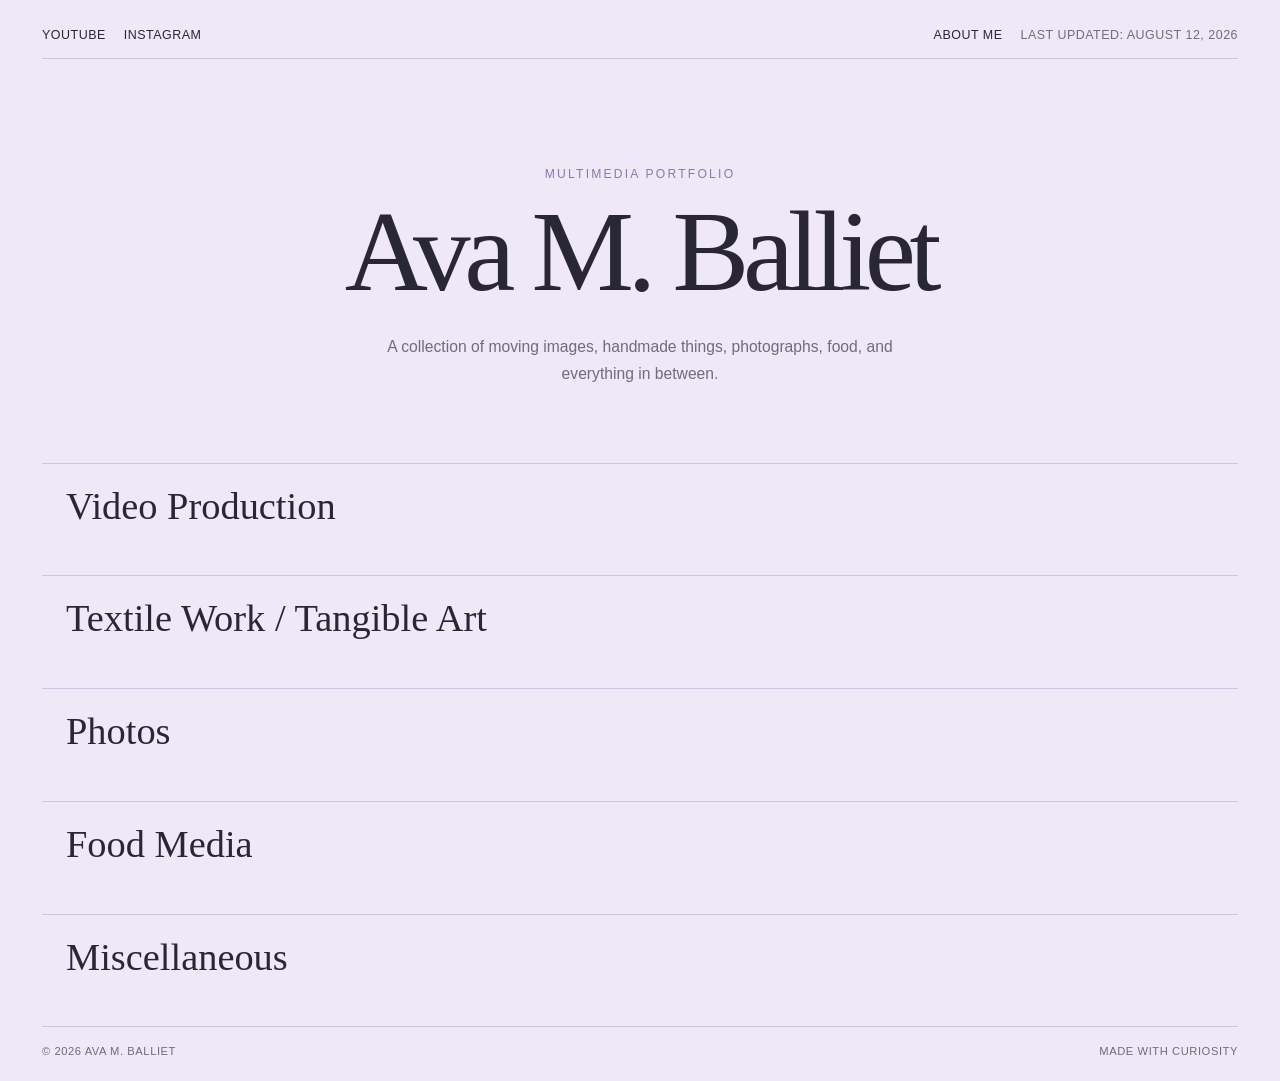
==== index.html @ 6c60b375 "Add files via upload" ====
<!DOCTYPE html>
<html lang="en">
<head>
  <meta charset="UTF-8">
  <meta name="viewport" content="width=device-width, initial-scale=1.0">
  <meta name="description" content="Ava M. Balliet — multimedia portfolio.">
  <title>Ava M. Balliet — Portfolio</title>
  <link rel="stylesheet" href="style.css">
</head>
<body>
  <main class="homepage">
    <header class="top-bar">
      <nav class="social-links" aria-label="Social links">
        <a href="#" aria-label="YouTube">YouTube</a>
        <a href="#" aria-label="Instagram">Instagram</a>
      </nav>

      <div class="meta">
        <a href="about.html" class="about-link">About Me</a>
        <span>Last updated: August 12, 2026</span>
      </div>
    </header>

    <section class="hero" aria-labelledby="site-title">
      <p class="eyebrow">Multimedia Portfolio</p>
      <h1 id="site-title">Ava M. Balliet</h1>
      <p class="intro">A collection of moving images, handmade things, photographs, food, and everything in between.</p>
    </section>

    <section class="categories" aria-label="Portfolio categories">
      <a class="category" href="video.html" data-description="Film, editing, cinematography, and production work.">
        <span class="category-name">Video Production</span>
        <span class="category-description"></span>
      </a>

      <a class="category" href="textile.html" data-description="Quilting, crochet, clothing, and other tangible work.">
        <span class="category-name">Textile Work / Tangible Art</span>
        <span class="category-description"></span>
      </a>

      <a class="category" href="photography.html" data-description="Photographs from everyday life, projects, and everywhere in between.">
        <span class="category-name">Photos</span>
        <span class="category-description"></span>
      </a>

      <a class="category" href="food.html" data-description="Food photography, recipes, process, and stories.">
        <span class="category-name">Food Media</span>
        <span class="category-description"></span>
      </a>

      <a class="category" href="miscellaneous.html" data-description="Collages, experiments, processes, and projects that don't fit in one box.">
        <span class="category-name">Miscellaneous</span>
        <span class="category-description"></span>
      </a>
    </section>

    <footer class="footer">
      <span>© 2026 Ava M. Balliet</span>
      <span>Made with curiosity</span>
    </footer>
  </main>

  <script src="script.js"></script>
</body>
</html>
---- style.css ----
:root {
  --background: #eee8f7;
  --surface: #f7f3fb;
  --text: #292733;
  --muted: #716b7d;
  --accent: #8d78ae;
  --line: #cfc5df;
  --accent-soft: #ddd3eb;
}

* {
  box-sizing: border-box;
}

html {
  scroll-behavior: smooth;
}

body {
  margin: 0;
  min-height: 100vh;
  background: var(--background);
  color: var(--text);
  font-family: Arial, Helvetica, sans-serif;
}

a {
  color: inherit;
}

.homepage {
  width: min(1400px, 100%);
  min-height: 100vh;
  margin: 0 auto;
  padding: 28px 42px 24px;
  display: flex;
  flex-direction: column;
}

.top-bar {
  display: flex;
  justify-content: space-between;
  align-items: flex-start;
  gap: 30px;
  border-bottom: 1px solid var(--line);
  padding-bottom: 16px;
  font-size: 0.78rem;
  letter-spacing: 0.04em;
  text-transform: uppercase;
}

.social-links,
.meta {
  display: flex;
  gap: 18px;
  flex-wrap: wrap;
}

.top-bar a {
  text-decoration: none;
}

.top-bar a:hover {
  color: var(--accent);
}

.meta {
  justify-content: flex-end;
  color: var(--muted);
}

.about-link {
  color: var(--text);
}

.hero {
  padding: clamp(70px, 12vh, 150px) 4vw 75px;
  text-align: center;
}

.eyebrow {
  margin: 0 0 16px;
  color: var(--accent);
  font-size: 0.76rem;
  letter-spacing: 0.18em;
  text-transform: uppercase;
}

h1 {
  margin: 0;
  font-family: Georgia, "Times New Roman", serif;
  font-size: clamp(3.4rem, 9vw, 8.5rem);
  font-weight: 400;
  line-height: 0.95;
  letter-spacing: -0.055em;
}

.intro {
  max-width: 540px;
  margin: 28px auto 0;
  color: var(--muted);
  font-size: 0.98rem;
  line-height: 1.7;
}

.categories {
  border-top: 1px solid var(--line);
  margin-top: auto;
}

.category {
  position: relative;
  display: grid;
  grid-template-columns: 1fr;
  align-items: center;
  gap: 0;
  min-height: 108px;
  padding: 20px 24px;
  border-bottom: 1px solid var(--line);
  text-decoration: none;
  overflow: hidden;
  transition: background 240ms ease, padding 240ms ease;
}

.category::before {
  content: "";
  position: absolute;
  inset: 0;
  background: var(--accent-soft);
  transform: translateX(-101%);
  transition: transform 300ms ease;
  z-index: 0;
}

.category > span {
  position: relative;
  z-index: 1;
}

.category:hover,
.category:focus-visible {
  padding-top: 24px;
  padding-bottom: 24px;
}

.category:hover::before,
.category:focus-visible::before {
  transform: translateX(0);
}

.category-number {
  color: var(--accent);
  font-size: 0.72rem;
  letter-spacing: 0.08em;
}

.category-name {
  font-family: Georgia, "Times New Roman", serif;
  font-size: clamp(1.5rem, 3vw, 2.5rem);
  font-weight: 400;
}

.category-description {
  max-width: 520px;
  margin-top: 8px;
  color: var(--muted);
  font-size: 0.82rem;
  line-height: 1.5;
  opacity: 0;
  transform: translateY(-5px);
  transition: opacity 220ms ease, transform 220ms ease;
}

.category:hover .category-description,
.category:focus-visible .category-description {
  opacity: 1;
  transform: translateX(0);
}

.footer {
  display: flex;
  justify-content: space-between;
  gap: 20px;
  padding-top: 18px;
  color: var(--muted);
  font-size: 0.7rem;
  letter-spacing: 0.05em;
  text-transform: uppercase;
}

@media (max-width: 700px) {
  .homepage {
    padding: 18px 20px;
  }

  .top-bar {
    font-size: 0.68rem;
  }

  .hero {
    padding: 75px 0 60px;
  }

  .category {
    min-height: 96px;
  }

  .category-description {
    opacity: 1;
    transform: none;
  }

  .footer {
    flex-direction: column;
    gap: 8px;
  }
}
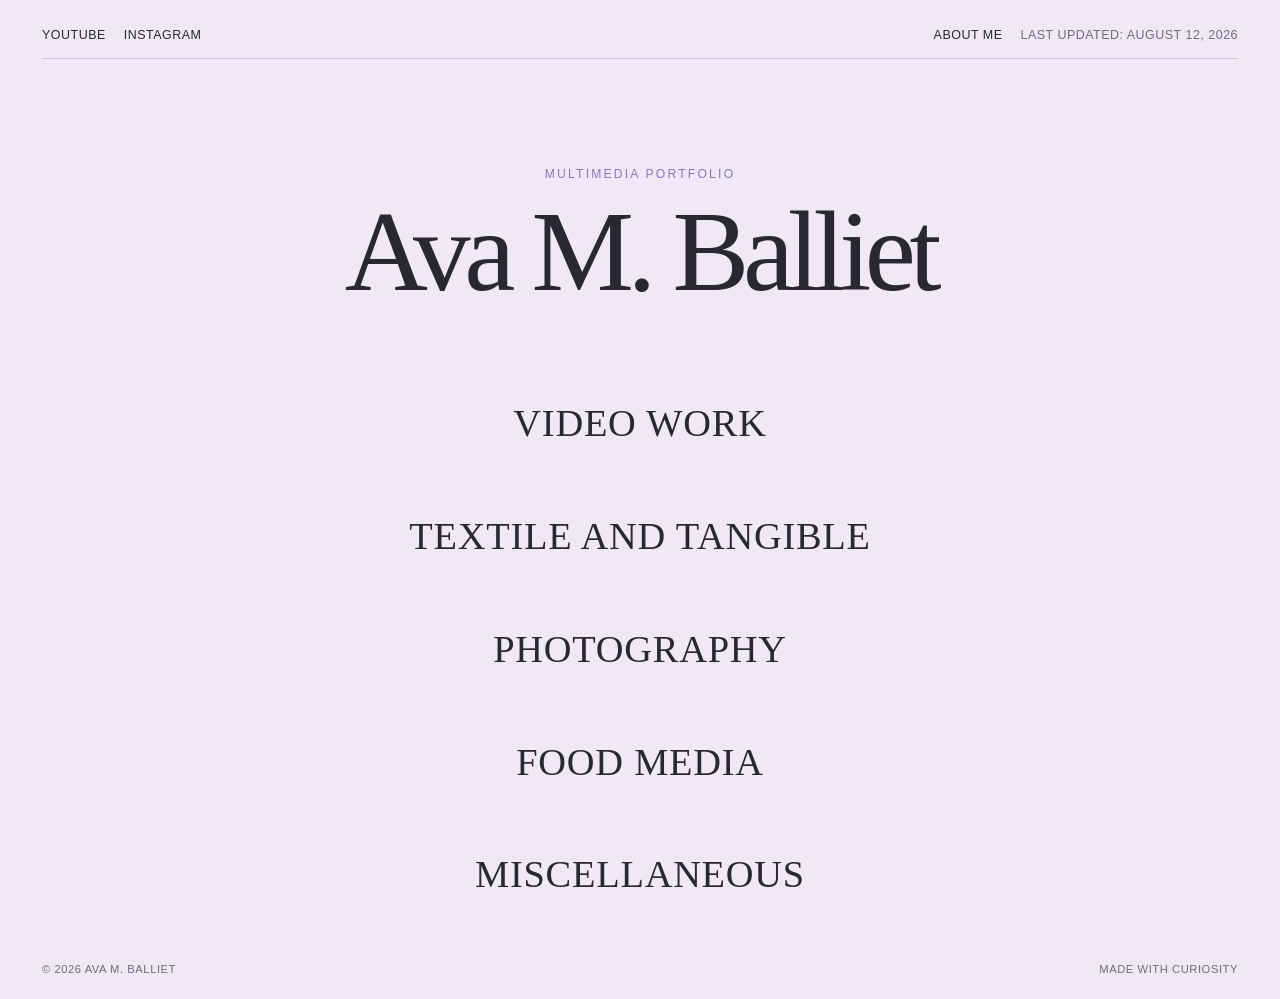
==== commit 9eea4e97: "Add files via upload" ====
--- a/index.html
+++ b/index.html
@@ -24,32 +24,31 @@
     <section class="hero" aria-labelledby="site-title">
       <p class="eyebrow">Multimedia Portfolio</p>
       <h1 id="site-title">Ava M. Balliet</h1>
-      <p class="intro">A collection of moving images, handmade things, photographs, food, and everything in between.</p>
     </section>
 
     <section class="categories" aria-label="Portfolio categories">
       <a class="category" href="video.html" data-description="Film, editing, cinematography, and production work.">
-        <span class="category-name">Video Production</span>
+        <span class="category-name">VIDEO WORK</span>
         <span class="category-description"></span>
       </a>
 
       <a class="category" href="textile.html" data-description="Quilting, crochet, clothing, and other tangible work.">
-        <span class="category-name">Textile Work / Tangible Art</span>
+        <span class="category-name">TEXTILE AND TANGIBLE</span>
         <span class="category-description"></span>
       </a>
 
       <a class="category" href="photography.html" data-description="Photographs from everyday life, projects, and everywhere in between.">
-        <span class="category-name">Photos</span>
+        <span class="category-name">PHOTOGRAPHY</span>
         <span class="category-description"></span>
       </a>
 
       <a class="category" href="food.html" data-description="Food photography, recipes, process, and stories.">
-        <span class="category-name">Food Media</span>
+        <span class="category-name">FOOD MEDIA</span>
         <span class="category-description"></span>
       </a>
 
       <a class="category" href="miscellaneous.html" data-description="Collages, experiments, processes, and projects that don't fit in one box.">
-        <span class="category-name">Miscellaneous</span>
+        <span class="category-name">MISCELLANEOUS</span>
         <span class="category-description"></span>
       </a>
     </section>
--- a/style.css
+++ b/style.css
@@ -104,49 +104,28 @@
 }
 
 .categories {
-  border-top: 1px solid var(--line);
-  margin-top: auto;
+  width: min(850px, 100%);
+  margin: 0 auto auto;
 }
 
 .category {
-  position: relative;
-  display: grid;
-  grid-template-columns: 1fr;
+  display: flex;
+  flex-direction: column;
   align-items: center;
-  gap: 0;
+  justify-content: center;
   min-height: 108px;
   padding: 20px 24px;
-  border-bottom: 1px solid var(--line);
   text-decoration: none;
-  overflow: hidden;
-  transition: background 240ms ease, padding 240ms ease;
-}
-
-.category::before {
-  content: "";
-  position: absolute;
-  inset: 0;
-  background: var(--accent-soft);
-  transform: translateX(-101%);
-  transition: transform 300ms ease;
-  z-index: 0;
-}
+  text-align: center;
+}
+
 
 .category > span {
   position: relative;
   z-index: 1;
 }
 
-.category:hover,
-.category:focus-visible {
-  padding-top: 24px;
-  padding-bottom: 24px;
-}
-
-.category:hover::before,
-.category:focus-visible::before {
-  transform: translateX(0);
-}
+
 
 .category-number {
   color: var(--accent);
@@ -158,23 +137,26 @@
   font-family: Georgia, "Times New Roman", serif;
   font-size: clamp(1.5rem, 3vw, 2.5rem);
   font-weight: 400;
+  letter-spacing: 0.02em;
 }
 
 .category-description {
   max-width: 520px;
-  margin-top: 8px;
+  margin-top: 9px;
   color: var(--muted);
   font-size: 0.82rem;
   line-height: 1.5;
   opacity: 0;
+  visibility: hidden;
   transform: translateY(-5px);
-  transition: opacity 220ms ease, transform 220ms ease;
+  transition: opacity 220ms ease, transform 220ms ease, visibility 220ms ease;
 }
 
 .category:hover .category-description,
 .category:focus-visible .category-description {
   opacity: 1;
-  transform: translateX(0);
+  visibility: visible;
+  transform: translateY(0);
 }
 
 .footer {
@@ -206,8 +188,9 @@
   }
 
   .category-description {
-    opacity: 1;
-    transform: none;
+    opacity: 0;
+    visibility: hidden;
+    transform: translateY(-5px);
   }
 
   .footer {
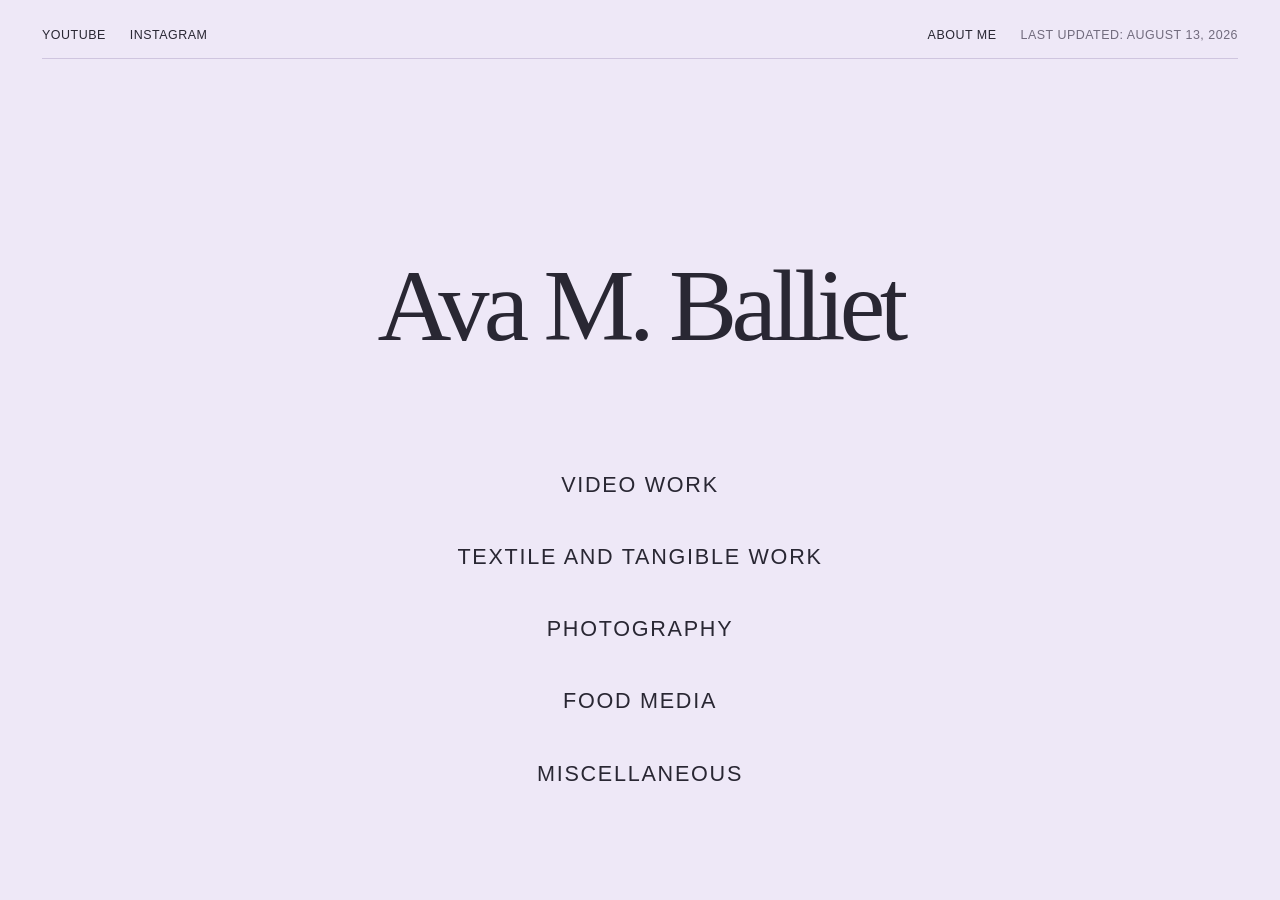
==== commit 16696bd3: "Add files via upload" ====
--- a/index.html
+++ b/index.html
@@ -11,54 +11,27 @@
   <main class="homepage">
     <header class="top-bar">
       <nav class="social-links" aria-label="Social links">
-        <a href="#" aria-label="YouTube">YouTube</a>
-        <a href="#" aria-label="Instagram">Instagram</a>
+        <a href="#" aria-label="YouTube">YOUTUBE</a>
+        <a href="#" aria-label="Instagram">INSTAGRAM</a>
       </nav>
 
       <div class="meta">
-        <a href="about.html" class="about-link">About Me</a>
-        <span>Last updated: August 12, 2026</span>
+        <a href="about.html" class="about-link">ABOUT ME</a>
+        <span>LAST UPDATED: AUGUST 13, 2026</span>
       </div>
     </header>
 
     <section class="hero" aria-labelledby="site-title">
-      <p class="eyebrow">Multimedia Portfolio</p>
       <h1 id="site-title">Ava M. Balliet</h1>
     </section>
 
-    <section class="categories" aria-label="Portfolio categories">
-      <a class="category" href="video.html" data-description="Film, editing, cinematography, and production work.">
-        <span class="category-name">VIDEO WORK</span>
-        <span class="category-description"></span>
-      </a>
-
-      <a class="category" href="textile.html" data-description="Quilting, crochet, clothing, and other tangible work.">
-        <span class="category-name">TEXTILE AND TANGIBLE</span>
-        <span class="category-description"></span>
-      </a>
-
-      <a class="category" href="photography.html" data-description="Photographs from everyday life, projects, and everywhere in between.">
-        <span class="category-name">PHOTOGRAPHY</span>
-        <span class="category-description"></span>
-      </a>
-
-      <a class="category" href="food.html" data-description="Food photography, recipes, process, and stories.">
-        <span class="category-name">FOOD MEDIA</span>
-        <span class="category-description"></span>
-      </a>
-
-      <a class="category" href="miscellaneous.html" data-description="Collages, experiments, processes, and projects that don't fit in one box.">
-        <span class="category-name">MISCELLANEOUS</span>
-        <span class="category-description"></span>
-      </a>
-    </section>
-
-    <footer class="footer">
-      <span>© 2026 Ava M. Balliet</span>
-      <span>Made with curiosity</span>
-    </footer>
+    <nav class="categories" aria-label="Portfolio categories">
+      <a class="category" href="video.html">VIDEO WORK</a>
+      <a class="category" href="textile.html">TEXTILE AND TANGIBLE WORK</a>
+      <a class="category" href="photography.html">PHOTOGRAPHY</a>
+      <a class="category" href="food.html">FOOD MEDIA</a>
+      <a class="category" href="miscellaneous.html">MISCELLANEOUS</a>
+    </nav>
   </main>
-
-  <script src="script.js"></script>
 </body>
 </html>
--- a/style.css
+++ b/style.css
@@ -1,11 +1,9 @@
 :root {
   --background: #eee8f7;
-  --surface: #f7f3fb;
   --text: #292733;
   --muted: #716b7d;
   --accent: #8d78ae;
   --line: #cfc5df;
-  --accent-soft: #ddd3eb;
 }
 
 * {
@@ -13,7 +11,7 @@
 }
 
 html {
-  scroll-behavior: smooth;
+  min-height: 100%;
 }
 
 body {
@@ -32,7 +30,7 @@
   width: min(1400px, 100%);
   min-height: 100vh;
   margin: 0 auto;
-  padding: 28px 42px 24px;
+  padding: 28px 42px 40px;
   display: flex;
   flex-direction: column;
 }
@@ -52,7 +50,7 @@
 .social-links,
 .meta {
   display: flex;
-  gap: 18px;
+  gap: 24px;
   flex-wrap: wrap;
 }
 
@@ -60,7 +58,8 @@
   text-decoration: none;
 }
 
-.top-bar a:hover {
+.top-bar a:hover,
+.top-bar a:focus-visible {
   color: var(--accent);
 }
 
@@ -74,127 +73,72 @@
 }
 
 .hero {
-  padding: clamp(70px, 12vh, 150px) 4vw 75px;
+  padding: clamp(150px, 22vh, 260px) 20px 95px;
   text-align: center;
-}
-
-.eyebrow {
-  margin: 0 0 16px;
-  color: var(--accent);
-  font-size: 0.76rem;
-  letter-spacing: 0.18em;
-  text-transform: uppercase;
 }
 
 h1 {
   margin: 0;
   font-family: Georgia, "Times New Roman", serif;
-  font-size: clamp(3.4rem, 9vw, 8.5rem);
+  font-size: clamp(3.5rem, 8vw, 7.5rem);
   font-weight: 400;
   line-height: 0.95;
   letter-spacing: -0.055em;
 }
 
-.intro {
-  max-width: 540px;
-  margin: 28px auto 0;
-  color: var(--muted);
-  font-size: 0.98rem;
-  line-height: 1.7;
-}
-
 .categories {
   width: min(850px, 100%);
-  margin: 0 auto auto;
+  margin: 0 auto;
+  display: flex;
+  flex-direction: column;
+  align-items: center;
+  gap: 0;
 }
 
 .category {
-  display: flex;
-  flex-direction: column;
-  align-items: center;
-  justify-content: center;
-  min-height: 108px;
-  padding: 20px 24px;
+  display: block;
+  width: 100%;
+  padding: 22px 20px;
+  text-align: center;
   text-decoration: none;
-  text-align: center;
+  font-size: clamp(1rem, 1.7vw, 1.35rem);
+  font-weight: 400;
+  letter-spacing: 0.08em;
+  line-height: 1.3;
+  transition: color 180ms ease, transform 180ms ease;
 }
 
-
-.category > span {
-  position: relative;
-  z-index: 1;
-}
-
-
-
-.category-number {
+.category:hover,
+.category:focus-visible {
   color: var(--accent);
-  font-size: 0.72rem;
-  letter-spacing: 0.08em;
-}
-
-.category-name {
-  font-family: Georgia, "Times New Roman", serif;
-  font-size: clamp(1.5rem, 3vw, 2.5rem);
-  font-weight: 400;
-  letter-spacing: 0.02em;
-}
-
-.category-description {
-  max-width: 520px;
-  margin-top: 9px;
-  color: var(--muted);
-  font-size: 0.82rem;
-  line-height: 1.5;
-  opacity: 0;
-  visibility: hidden;
-  transform: translateY(-5px);
-  transition: opacity 220ms ease, transform 220ms ease, visibility 220ms ease;
-}
-
-.category:hover .category-description,
-.category:focus-visible .category-description {
-  opacity: 1;
-  visibility: visible;
-  transform: translateY(0);
-}
-
-.footer {
-  display: flex;
-  justify-content: space-between;
-  gap: 20px;
-  padding-top: 18px;
-  color: var(--muted);
-  font-size: 0.7rem;
-  letter-spacing: 0.05em;
-  text-transform: uppercase;
+  transform: translateY(-2px);
 }
 
 @media (max-width: 700px) {
   .homepage {
-    padding: 18px 20px;
+    padding: 18px 20px 30px;
   }
 
   .top-bar {
     font-size: 0.68rem;
+    gap: 18px;
+  }
+
+  .social-links,
+  .meta {
+    gap: 12px;
   }
 
   .hero {
-    padding: 75px 0 60px;
+    padding: 110px 0 70px;
+  }
+
+  h1 {
+    font-size: clamp(3rem, 14vw, 5rem);
   }
 
   .category {
-    min-height: 96px;
-  }
-
-  .category-description {
-    opacity: 0;
-    visibility: hidden;
-    transform: translateY(-5px);
-  }
-
-  .footer {
-    flex-direction: column;
-    gap: 8px;
+    padding: 18px 8px;
+    font-size: 0.92rem;
   }
 }
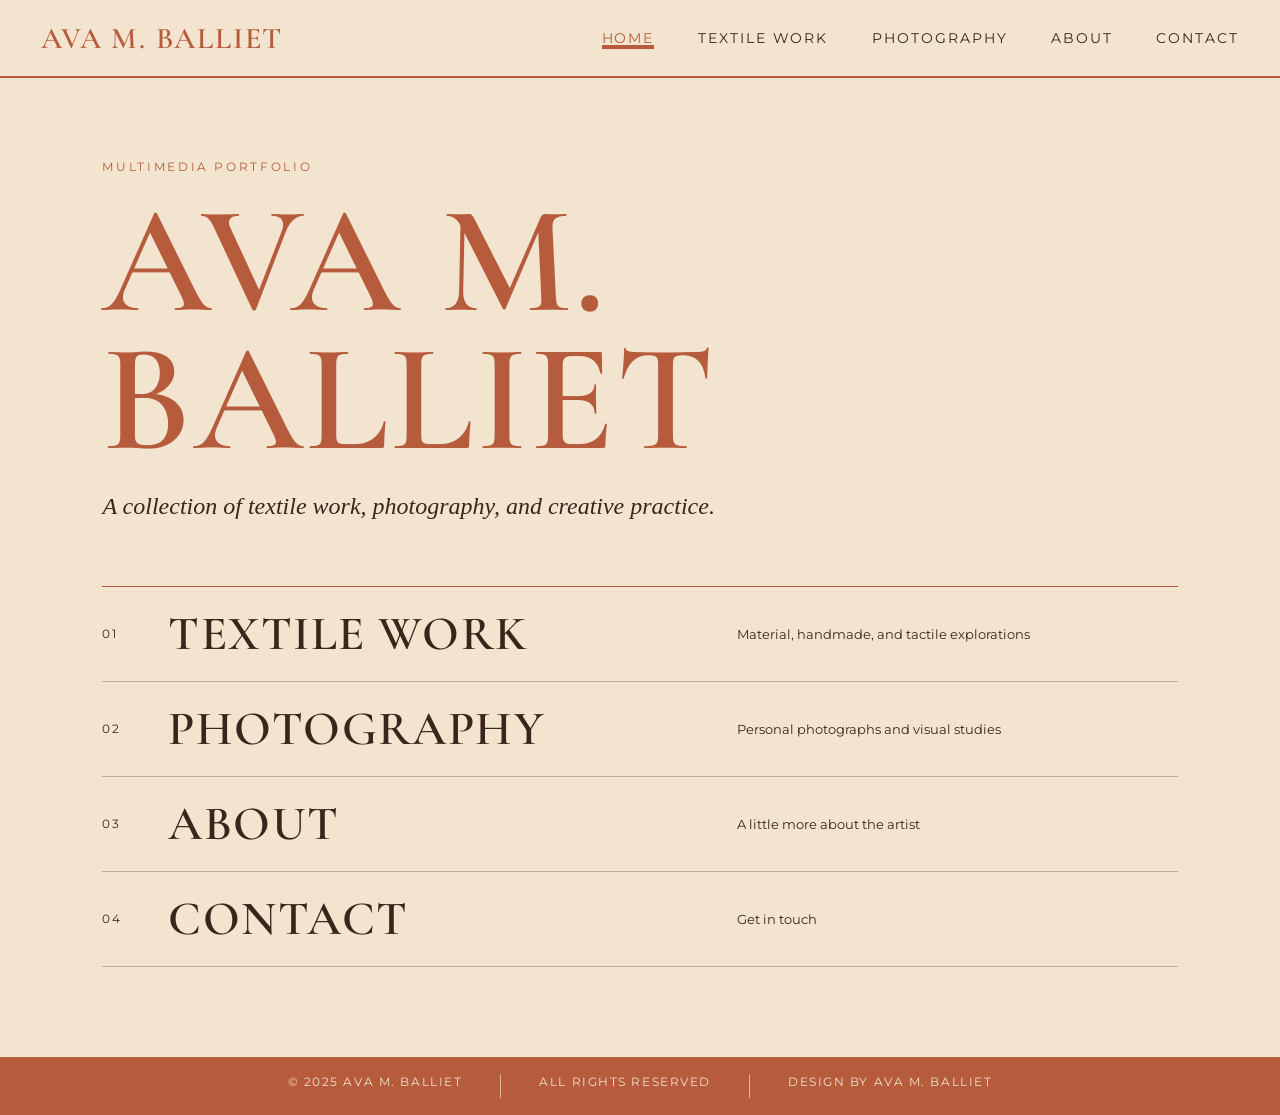
==== commit 8e46490b: "Add files via upload" ====
--- a/index.html
+++ b/index.html
@@ -1,37 +1,42 @@
-<!DOCTYPE html>
+<!doctype html>
 <html lang="en">
 <head>
-  <meta charset="UTF-8">
-  <meta name="viewport" content="width=device-width, initial-scale=1.0">
-  <meta name="description" content="Ava M. Balliet — multimedia portfolio.">
+  <meta charset="utf-8">
+  <meta name="viewport" content="width=device-width, initial-scale=1">
   <title>Ava M. Balliet — Portfolio</title>
-  <link rel="stylesheet" href="style.css">
+  <meta name="description" content="Ava M. Balliet's multimedia portfolio.">
+  <link rel="stylesheet" href="styles.css">
 </head>
-<body>
-  <main class="homepage">
-    <header class="top-bar">
-      <nav class="social-links" aria-label="Social links">
-        <a href="#" aria-label="YouTube">YOUTUBE</a>
-        <a href="#" aria-label="Instagram">INSTAGRAM</a>
-      </nav>
-
-      <div class="meta">
-        <a href="about.html" class="about-link">ABOUT ME</a>
-        <span>LAST UPDATED: AUGUST 13, 2026</span>
-      </div>
-    </header>
-
-    <section class="hero" aria-labelledby="site-title">
-      <h1 id="site-title">Ava M. Balliet</h1>
-    </section>
-
-    <nav class="categories" aria-label="Portfolio categories">
-      <a class="category" href="video.html">VIDEO WORK</a>
-      <a class="category" href="textile.html">TEXTILE AND TANGIBLE WORK</a>
-      <a class="category" href="photography.html">PHOTOGRAPHY</a>
-      <a class="category" href="food.html">FOOD MEDIA</a>
-      <a class="category" href="miscellaneous.html">MISCELLANEOUS</a>
-    </nav>
-  </main>
+<body class="home-page">
+<header class="site-header">
+  <a class="brand" href="index.html">AVA M. BALLIET</a>
+  <button class="menu-toggle" aria-label="Open navigation">☰</button>
+  <nav>
+    <a class="active" href="index.html">HOME</a>
+    <a href="textile-work.html">TEXTILE WORK</a>
+    <a href="photography.html">PHOTOGRAPHY</a>
+    <a href="about.html">ABOUT</a>
+    <a href="contact.html">CONTACT</a>
+  </nav>
+</header>
+<main class="home-main">
+  <section class="home-hero">
+    <p class="eyebrow">MULTIMEDIA PORTFOLIO</p>
+    <h1>AVA M. BALLIET</h1>
+    <p class="home-note">A collection of textile work, photography, and creative practice.</p>
+  </section>
+  <section class="home-links" aria-label="Portfolio sections">
+    <a href="textile-work.html"><span>01</span><strong>TEXTILE WORK</strong><small>Material, handmade, and tactile explorations</small></a>
+    <a href="photography.html"><span>02</span><strong>PHOTOGRAPHY</strong><small>Personal photographs and visual studies</small></a>
+    <a href="about.html"><span>03</span><strong>ABOUT</strong><small>A little more about the artist</small></a>
+    <a href="contact.html"><span>04</span><strong>CONTACT</strong><small>Get in touch</small></a>
+  </section>
+</main>
+<footer>
+  <span>© 2025 AVA M. BALLIET</span>
+  <span>ALL RIGHTS RESERVED</span>
+  <span>DESIGN BY AVA M. BALLIET</span>
+</footer>
+<script src="script.js"></script>
 </body>
 </html>
--- a/styles.css
+++ b/styles.css
@@ -0,0 +1,199 @@
+@import url('https://fonts.googleapis.com/css2?family=Cormorant+Garamond:wght@500;600;700&family=Montserrat:wght@400;500&display=swap');
+
+:root {
+  --cream: #f3e4cf;
+  --terracotta: #b65b3c;
+  --espresso: #3b241b;
+  --soft: #ead1b4;
+  --line: #b65b3c;
+}
+* { box-sizing: border-box; }
+html, body { margin: 0; min-height: 100%; }
+body {
+  background: var(--cream);
+  color: var(--espresso);
+  font-family: Montserrat, Arial, sans-serif;
+}
+.site-header {
+  min-height: 78px;
+  display: flex;
+  align-items: center;
+  justify-content: space-between;
+  padding: 0 3.2vw;
+  border-bottom: 2px solid var(--line);
+}
+.brand {
+  color: var(--terracotta);
+  text-decoration: none;
+  font-family: "Cormorant Garamond", Georgia, serif;
+  font-size: 30px;
+  font-weight: 600;
+  letter-spacing: .06em;
+}
+nav { display: flex; gap: 3.4vw; align-items: stretch; height: 100%; }
+nav a {
+  display: flex;
+  align-items: center;
+  color: var(--espresso);
+  text-decoration: none;
+  font-size: 14px;
+  letter-spacing: .14em;
+  position: relative;
+}
+nav a:hover, nav a.active { color: var(--terracotta); }
+nav a.active::after {
+  content: "";
+  position: absolute;
+  left: 0; right: 0; bottom: -2px;
+  height: 4px;
+  background: var(--terracotta);
+}
+.menu-toggle { display: none; border: 0; background: none; font-size: 25px; color: var(--espresso); }
+.intro { padding: 24px 3.2vw 15px; }
+h1 {
+  margin: 0;
+  color: var(--terracotta);
+  font-family: "Cormorant Garamond", Georgia, serif;
+  font-size: clamp(64px, 7vw, 102px);
+  line-height: .9;
+  font-weight: 600;
+  letter-spacing: .015em;
+}
+.intro p {
+  margin: 8px 0 0;
+  font-family: Georgia, serif;
+  font-style: italic;
+  font-size: 17px;
+}
+
+/* Cover page */
+.home-main { min-height: calc(100vh - 136px); }
+.home-hero { padding: 9vh 8vw 5vh; max-width: 1100px; }
+.eyebrow {
+  margin: 0 0 18px;
+  color: var(--terracotta);
+  font-size: 12px;
+  letter-spacing: .22em;
+}
+.home-hero h1 { font-size: clamp(72px, 12vw, 170px); }
+.home-note {
+  max-width: 620px;
+  margin: 22px 0 0;
+  font-family: Georgia, serif;
+  font-style: italic;
+  font-size: clamp(18px, 2vw, 24px);
+  line-height: 1.35;
+}
+.home-links {
+  margin: 2vh 8vw 10vh;
+  border-top: 1px solid var(--terracotta);
+}
+.home-links a {
+  display: grid;
+  grid-template-columns: 48px minmax(220px, 1fr) minmax(220px, .8fr);
+  align-items: center;
+  gap: 18px;
+  padding: 18px 0;
+  border-bottom: 1px solid rgba(59,36,27,.28);
+  color: var(--espresso);
+  text-decoration: none;
+  transition: padding .25s ease, color .25s ease;
+}
+.home-links a:hover { color: var(--terracotta); padding-left: 10px; }
+.home-links span { font-size: 12px; letter-spacing: .12em; }
+.home-links strong { font-family: "Cormorant Garamond", Georgia, serif; font-size: clamp(28px, 4vw, 48px); font-weight: 600; letter-spacing: .03em; }
+.home-links small { font-size: 13px; line-height: 1.4; }
+
+.gallery {
+  display: grid;
+  grid-template-columns: repeat(12, 1fr);
+  grid-auto-rows: 7.2vw;
+  gap: 2px;
+  background: var(--espresso);
+}
+.photo {
+  border: 0;
+  padding: 0;
+  margin: 0;
+  overflow: hidden;
+  cursor: zoom-in;
+  background: var(--soft);
+  min-height: 0;
+}
+.photo img {
+  width: 100%; height: 100%;
+  display: block;
+  object-fit: cover;
+  transition: transform .45s ease, filter .45s ease;
+}
+.photo:hover img { transform: scale(1.035); filter: saturate(1.05); }
+.photo:nth-child(1) { grid-column: span 3; grid-row: span 3; }
+.photo:nth-child(2) { grid-column: span 3; grid-row: span 3; }
+.photo:nth-child(3) { grid-column: span 3; grid-row: span 2; }
+.photo:nth-child(4) { grid-column: span 3; grid-row: span 2; }
+.photo:nth-child(5) { grid-column: span 3; grid-row: span 3; }
+.photo:nth-child(6) { grid-column: span 3; grid-row: span 2; }
+.photo:nth-child(7) { grid-column: span 3; grid-row: span 2; }
+.photo:nth-child(8) { grid-column: span 3; grid-row: span 3; }
+.photo:nth-child(9) { grid-column: span 3; grid-row: span 2; }
+.photo:nth-child(10) { grid-column: span 3; grid-row: span 3; }
+.photo:nth-child(11) { grid-column: span 4; grid-row: span 3; }
+.photo:nth-child(12) { grid-column: span 4; grid-row: span 3; }
+.photo:nth-child(13) { grid-column: span 4; grid-row: span 3; }
+.photo:nth-child(14) { grid-column: span 3; grid-row: span 2; }
+.photo:nth-child(15) { grid-column: span 3; grid-row: span 2; }
+.photo:nth-child(16) { grid-column: span 3; grid-row: span 2; }
+.photo:nth-child(17) { grid-column: span 3; grid-row: span 2; }
+.photo:nth-child(18) { grid-column: span 4; grid-row: span 3; }
+.photo:nth-child(19) { grid-column: span 4; grid-row: span 3; }
+.photo:nth-child(20) { grid-column: span 4; grid-row: span 3; }
+.photo:nth-child(21) { grid-column: span 6; grid-row: span 3; }
+.photo:nth-child(22) { grid-column: span 6; grid-row: span 3; }
+footer {
+  min-height: 58px;
+  padding: 17px 3.2vw;
+  background: var(--terracotta);
+  color: var(--cream);
+  display: flex;
+  justify-content: center;
+  gap: 38px;
+  font-size: 12px;
+  letter-spacing: .13em;
+}
+footer span + span { border-left: 1px solid rgba(243,228,207,.65); padding-left: 38px; }
+.lightbox {
+  display: none;
+  position: fixed; inset: 0;
+  z-index: 10;
+  background: rgba(42,25,18,.94);
+  align-items: center; justify-content: center;
+  padding: 5vw;
+}
+.lightbox.open { display: flex; }
+.lightbox img { max-width: 92vw; max-height: 90vh; object-fit: contain; }
+.close {
+  position: absolute; top: 20px; right: 28px;
+  color: var(--cream); background: none; border: 0;
+  font-size: 45px; cursor: pointer;
+}
+@media (max-width: 760px) {
+  .site-header { height: auto; min-height: 68px; flex-wrap: wrap; }
+  .menu-toggle { display: block; }
+  nav { display: none; width: 100%; height: auto; flex-direction: column; gap: 0; padding: 10px 0 14px; }
+  nav.open { display: flex; }
+  nav a { padding: 11px 0; }
+  nav a.active::after { display: none; }
+  h1 { font-size: 56px; }
+  .intro p { font-size: 15px; }
+  .home-main { min-height: auto; }
+  .home-hero { padding: 10vh 7vw 6vh; }
+  .home-hero h1 { font-size: 18vw; }
+  .home-links { margin: 0 7vw 10vh; }
+  .home-links a { grid-template-columns: 32px 1fr; gap: 10px; padding: 15px 0; }
+  .home-links small { grid-column: 2; }
+  .gallery { grid-template-columns: repeat(2, 1fr); grid-auto-rows: 34vw; }
+  .photo:nth-child(n) { grid-column: span 1; grid-row: span 2; }
+  .photo:nth-child(10n) { grid-row: span 3; }
+  footer { flex-direction: column; align-items: center; gap: 9px; }
+  footer span + span { border-left: 0; padding-left: 0; }
+}
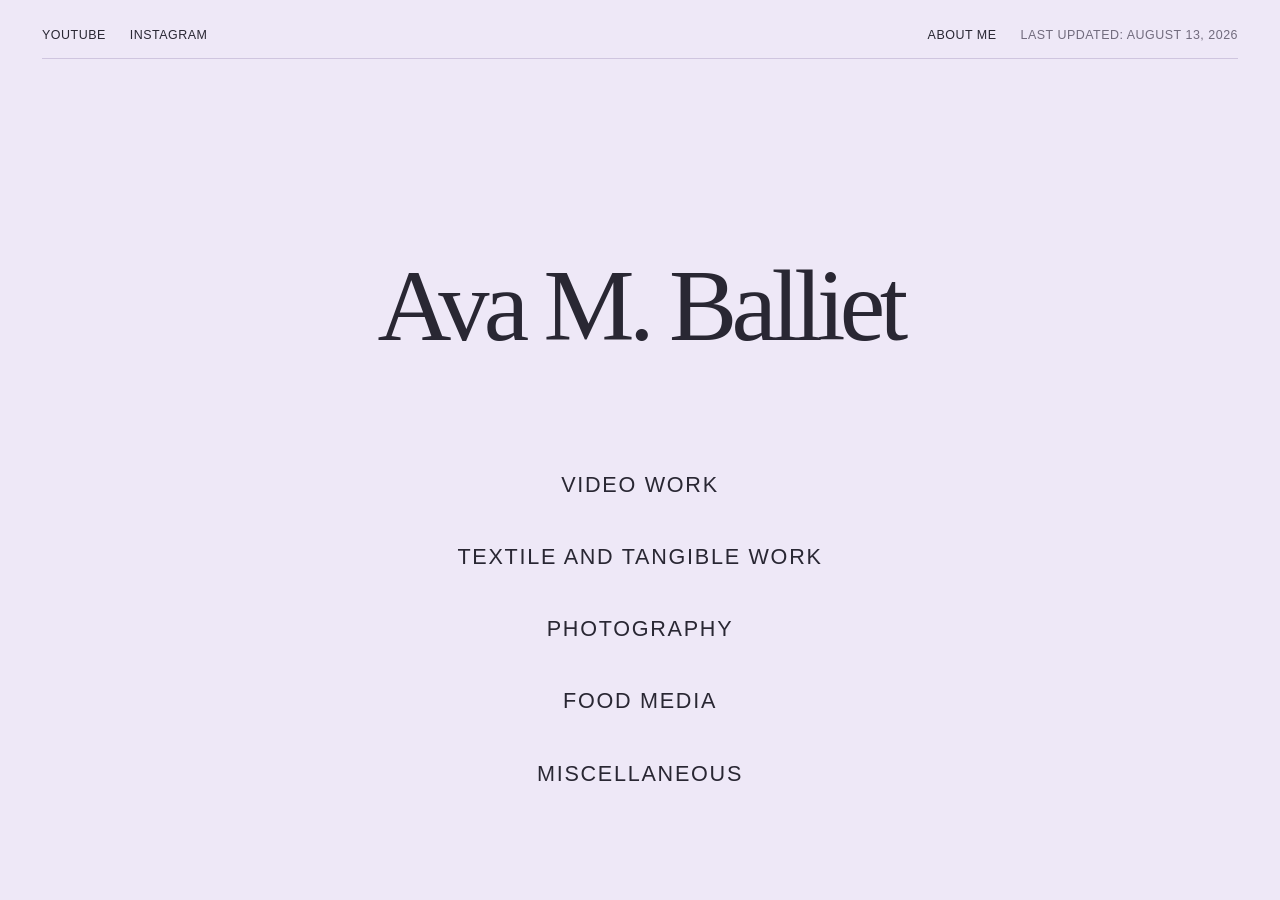
==== commit e46b28d1: "Add files via upload" ====
--- a/index.html
+++ b/index.html
@@ -1,42 +1,36 @@
-<!doctype html>
+<!DOCTYPE html>
 <html lang="en">
 <head>
-  <meta charset="utf-8">
-  <meta name="viewport" content="width=device-width, initial-scale=1">
+  <meta charset="UTF-8">
+  <meta name="viewport" content="width=device-width, initial-scale=1.0">
+  <meta name="description" content="Ava M. Balliet — multimedia portfolio.">
   <title>Ava M. Balliet — Portfolio</title>
-  <meta name="description" content="Ava M. Balliet's multimedia portfolio.">
-  <link rel="stylesheet" href="styles.css">
+  <link rel="stylesheet" href="style.css">
 </head>
-<body class="home-page">
-<header class="site-header">
-  <a class="brand" href="index.html">AVA M. BALLIET</a>
-  <button class="menu-toggle" aria-label="Open navigation">☰</button>
-  <nav>
-    <a class="active" href="index.html">HOME</a>
-    <a href="textile-work.html">TEXTILE WORK</a>
-    <a href="photography.html">PHOTOGRAPHY</a>
-    <a href="about.html">ABOUT</a>
-    <a href="contact.html">CONTACT</a>
-  </nav>
-</header>
-<main class="home-main">
-  <section class="home-hero">
-    <p class="eyebrow">MULTIMEDIA PORTFOLIO</p>
-    <h1>AVA M. BALLIET</h1>
-    <p class="home-note">A collection of textile work, photography, and creative practice.</p>
-  </section>
-  <section class="home-links" aria-label="Portfolio sections">
-    <a href="textile-work.html"><span>01</span><strong>TEXTILE WORK</strong><small>Material, handmade, and tactile explorations</small></a>
-    <a href="photography.html"><span>02</span><strong>PHOTOGRAPHY</strong><small>Personal photographs and visual studies</small></a>
-    <a href="about.html"><span>03</span><strong>ABOUT</strong><small>A little more about the artist</small></a>
-    <a href="contact.html"><span>04</span><strong>CONTACT</strong><small>Get in touch</small></a>
-  </section>
-</main>
-<footer>
-  <span>© 2025 AVA M. BALLIET</span>
-  <span>ALL RIGHTS RESERVED</span>
-  <span>DESIGN BY AVA M. BALLIET</span>
-</footer>
-<script src="script.js"></script>
+<body>
+  <main class="homepage">
+    <header class="top-bar">
+      <nav class="social-links" aria-label="Social links">
+        <a href="#" aria-label="YouTube">YOUTUBE</a>
+        <a href="#" aria-label="Instagram">INSTAGRAM</a>
+      </nav>
+      <div class="meta">
+        <a href="about.html" class="about-link">ABOUT ME</a>
+        <span>LAST UPDATED: AUGUST 13, 2026</span>
+      </div>
+    </header>
+
+    <section class="hero" aria-labelledby="site-title">
+      <h1 id="site-title">Ava M. Balliet</h1>
+    </section>
+
+    <nav class="categories" aria-label="Portfolio categories">
+      <a class="category" href="video.html">VIDEO WORK</a>
+      <a class="category" href="textile.html">TEXTILE AND TANGIBLE WORK</a>
+      <a class="category" href="photography.html">PHOTOGRAPHY</a>
+      <a class="category" href="food.html">FOOD MEDIA</a>
+      <a class="category" href="miscellaneous.html">MISCELLANEOUS</a>
+    </nav>
+  </main>
 </body>
 </html>
--- a/style.css
+++ b/style.css
@@ -0,0 +1,56 @@
+:root {
+  --background: #eee8f7;
+  --text: #292733;
+  --muted: #716b7d;
+  --accent: #8d78ae;
+  --line: #cfc5df;
+}
+* { box-sizing: border-box; }
+html { min-height: 100%; }
+body {
+  margin: 0; min-height: 100vh; background: var(--background);
+  color: var(--text); font-family: Arial, Helvetica, sans-serif;
+}
+a { color: inherit; }
+.homepage {
+  width: min(1400px, 100%); min-height: 100vh; margin: 0 auto;
+  padding: 28px 42px 40px; display: flex; flex-direction: column;
+}
+.top-bar {
+  display: flex; justify-content: space-between; align-items: flex-start;
+  gap: 30px; border-bottom: 1px solid var(--line); padding-bottom: 16px;
+  font-size: .78rem; letter-spacing: .04em; text-transform: uppercase;
+}
+.social-links, .meta { display: flex; gap: 24px; flex-wrap: wrap; }
+.top-bar a { text-decoration: none; }
+.top-bar a:hover, .top-bar a:focus-visible { color: var(--accent); }
+.meta { justify-content: flex-end; color: var(--muted); }
+.about-link { color: var(--text); }
+.hero { padding: clamp(150px, 22vh, 260px) 20px 95px; text-align: center; }
+h1 {
+  margin: 0; font-family: Georgia, "Times New Roman", serif;
+  font-size: clamp(3.5rem, 8vw, 7.5rem); font-weight: 400;
+  line-height: .95; letter-spacing: -.055em;
+}
+.categories {
+  width: max-content; max-width: 100%; margin: 0 auto;
+  display: flex; flex-direction: column; align-items: center; gap: 0;
+}
+.category {
+  display: block; width: auto; padding: 22px 20px; text-align: center;
+  text-decoration: none; font-size: clamp(1rem, 1.7vw, 1.35rem);
+  font-weight: 400; letter-spacing: .08em; line-height: 1.3;
+  transition: color 180ms ease, transform 180ms ease;
+}
+.category:hover, .category:focus-visible {
+  color: var(--accent); transform: translateY(-2px);
+}
+@media (max-width: 700px) {
+  .homepage { padding: 18px 20px 30px; }
+  .top-bar { font-size: .68rem; gap: 18px; }
+  .social-links, .meta { gap: 12px; }
+  .hero { padding: 110px 0 70px; }
+  h1 { font-size: clamp(3rem, 14vw, 5rem); }
+  .categories { width: 100%; }
+  .category { width: 100%; padding: 18px 8px; font-size: .92rem; }
+}
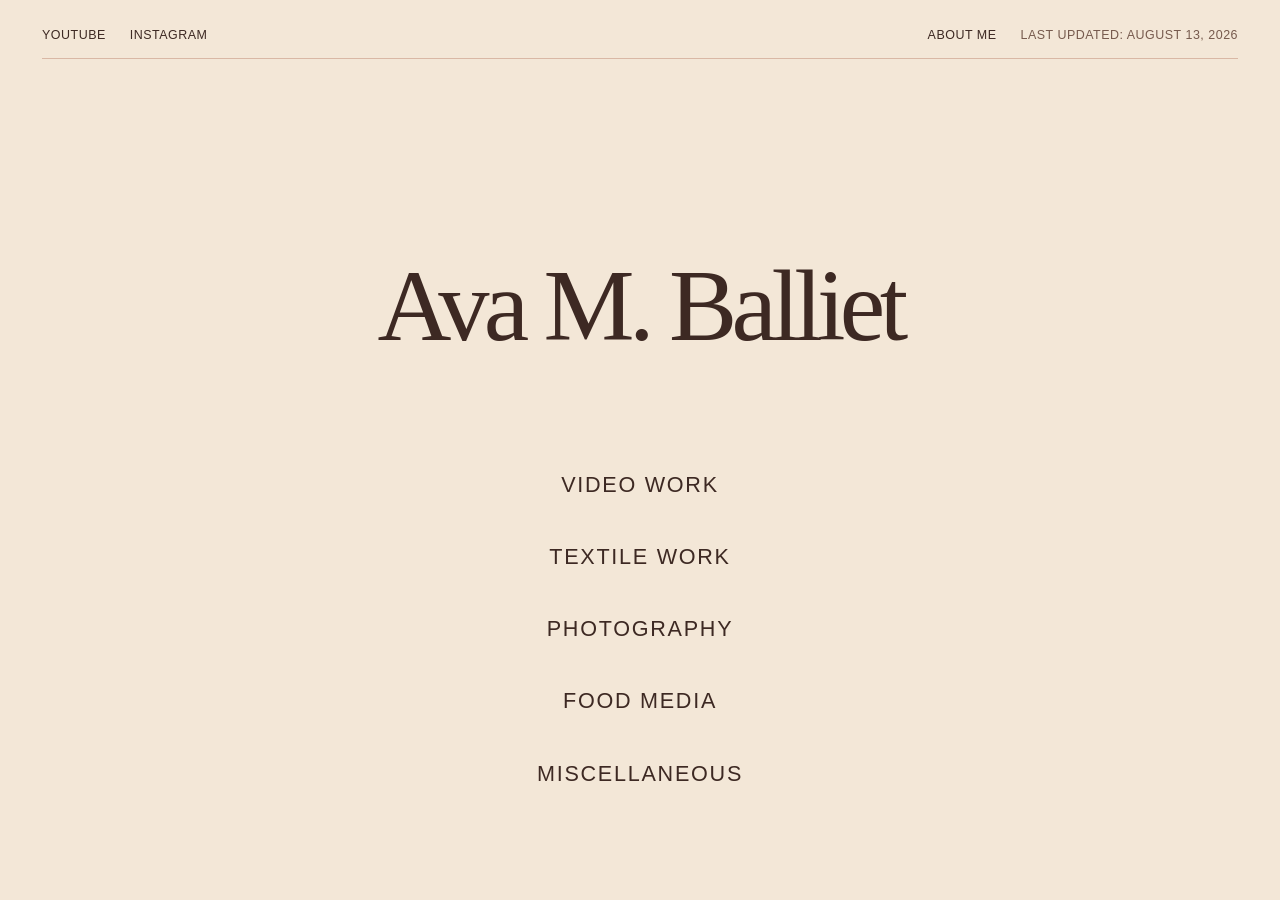
==== commit 63bebdeb: "Add files via upload" ====
--- a/index.html
+++ b/index.html
@@ -26,7 +26,7 @@
 
     <nav class="categories" aria-label="Portfolio categories">
       <a class="category" href="video.html">VIDEO WORK</a>
-      <a class="category" href="textile.html">TEXTILE AND TANGIBLE WORK</a>
+      <a class="category" href="textile.html">TEXTILE WORK</a>
       <a class="category" href="photography.html">PHOTOGRAPHY</a>
       <a class="category" href="food.html">FOOD MEDIA</a>
       <a class="category" href="miscellaneous.html">MISCELLANEOUS</a>
--- a/style.css
+++ b/style.css
@@ -1,9 +1,9 @@
 :root {
-  --background: #eee8f7;
-  --text: #292733;
-  --muted: #716b7d;
-  --accent: #8d78ae;
-  --line: #cfc5df;
+  --background: #f3e7d7;
+  --text: #3d2923;
+  --muted: #765a4d;
+  --accent: #b85c3b;
+  --line: #d9b8a5;
 }
 * { box-sizing: border-box; }
 html { min-height: 100%; }
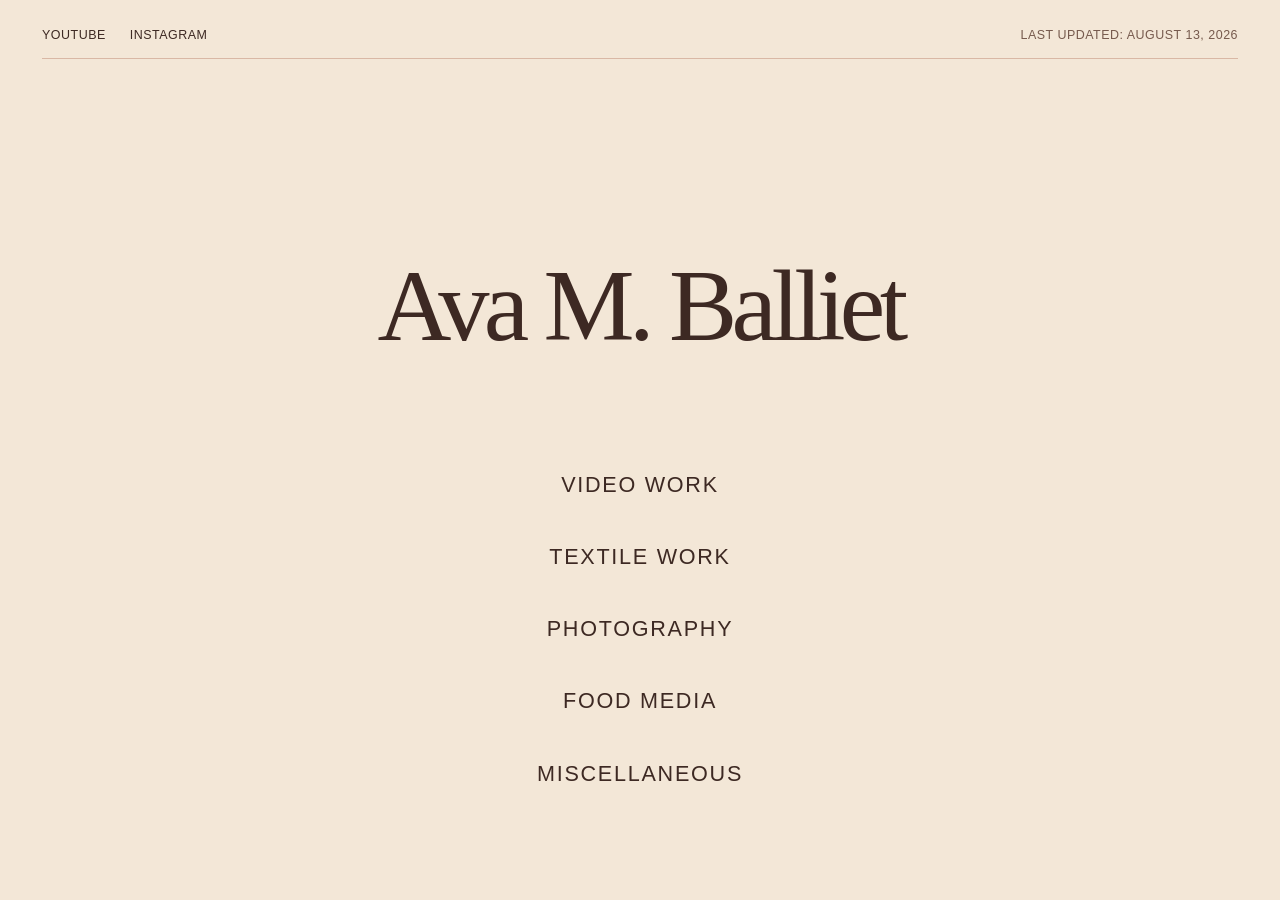
==== commit 74ff62e6: "Add files via upload" ====
--- a/index.html
+++ b/index.html
@@ -11,11 +11,10 @@
   <main class="homepage">
     <header class="top-bar">
       <nav class="social-links" aria-label="Social links">
-        <a href="#" aria-label="YouTube">YOUTUBE</a>
-        <a href="#" aria-label="Instagram">INSTAGRAM</a>
+        <a href="https://www.youtube.com/@AbaBalliet" target="_blank" rel="noopener noreferrer" aria-label="YouTube">YOUTUBE</a>
+        <a href="https://www.instagram.com/b3efwellington/" target="_blank" rel="noopener noreferrer" aria-label="Instagram">INSTAGRAM</a>
       </nav>
       <div class="meta">
-        <a href="about.html" class="about-link">ABOUT ME</a>
         <span>LAST UPDATED: AUGUST 13, 2026</span>
       </div>
     </header>
